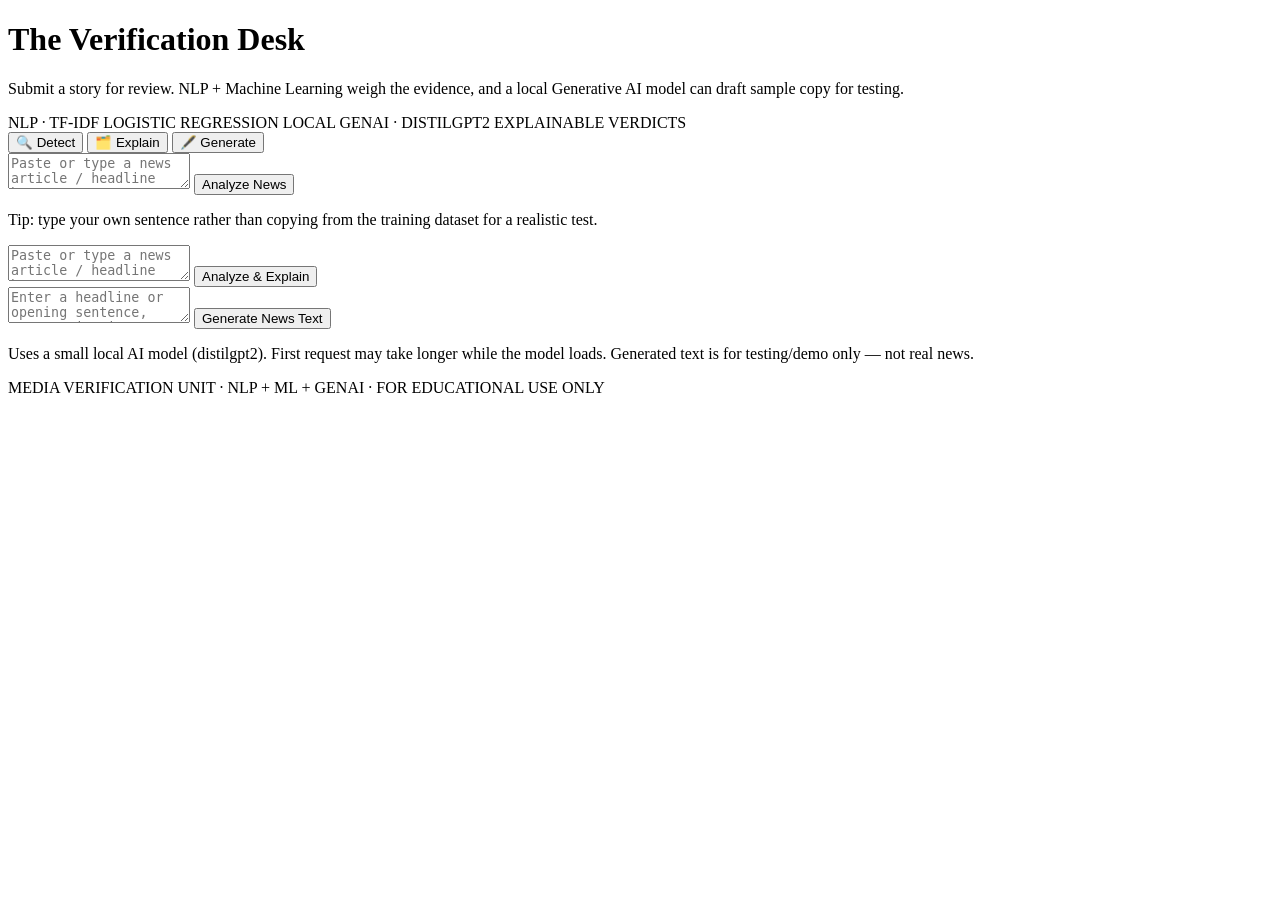
==== backend/static/index.html @ 92eaf24f "last" ====
<!DOCTYPE html>
<html lang="en">
<head>
<meta charset="UTF-8">
<meta name="viewport" content="width=device-width, initial-scale=1.0">
<title>Fake News Detector & Generator</title>
<link rel="stylesheet" href="/static/styles.css">
<script src="/static/script.js" defer></script>
</head>
<body>
<div class="container">

    <div class="hero">
        <h1>The Verification Desk</h1>
        <p>Submit a story for review. NLP + Machine Learning weigh the evidence, and a local Generative AI model can draft sample copy for testing.</p>
        <div class="hero-badges">
            <span>NLP · TF-IDF</span>
            <span>LOGISTIC REGRESSION</span>
            <span>LOCAL GENAI · DISTILGPT2</span>
            <span>EXPLAINABLE VERDICTS</span>
        </div>
    </div>

    <div class="tabs">
        <button class="tab-btn active" data-tab="detect">🔍 Detect</button>
        <button class="tab-btn" data-tab="explain">🗂️ Explain</button>
        <button class="tab-btn" data-tab="generate">🖋️ Generate</button>
    </div>

    <div class="panel active" id="panel-detect">
        <div class="card">
            <textarea id="detectInput" placeholder="Paste or type a news article / headline here..."></textarea>
            <button class="btn" id="detectBtn">Analyze News</button>
            <p class="hint">Tip: type your own sentence rather than copying from the training dataset for a realistic test.</p>
            <div class="error" id="detectError"></div>
            <div class="result" id="detectResult">
                <div class="result-label" id="detectLabel"></div>
                <div class="result-conf" id="detectConf"></div>
            </div>
        </div>
    </div>

    <div class="panel" id="panel-explain">
        <div class="card">
            <textarea id="explainInput" placeholder="Paste or type a news article / headline here..."></textarea>
            <button class="btn" id="explainBtn">Analyze & Explain</button>
            <div class="error" id="explainError"></div>
            <div class="result" id="explainResult">
                <div class="result-label" id="explainLabel"></div>
                <div class="result-conf" id="explainConf"></div>
                <div class="word-tags" id="explainWords"></div>
            </div>
        </div>
    </div>

    <div class="panel" id="panel-generate">
        <div class="card">
            <textarea id="generateInput" placeholder="Enter a headline or opening sentence, e.g. 'Scientists discover a new method to...'"></textarea>
            <button class="btn" id="generateBtn">Generate News Text</button>
            <p class="hint">Uses a small local AI model (distilgpt2). First request may take longer while the model loads. Generated text is for testing/demo only — not real news.</p>
            <div class="error" id="generateError"></div>
            <div class="generated-box" id="generateResult"></div>
        </div>
    </div>

    <div class="footer">MEDIA VERIFICATION UNIT · NLP + ML + GENAI · FOR EDUCATIONAL USE ONLY</div>
</div>
</body>
</html>
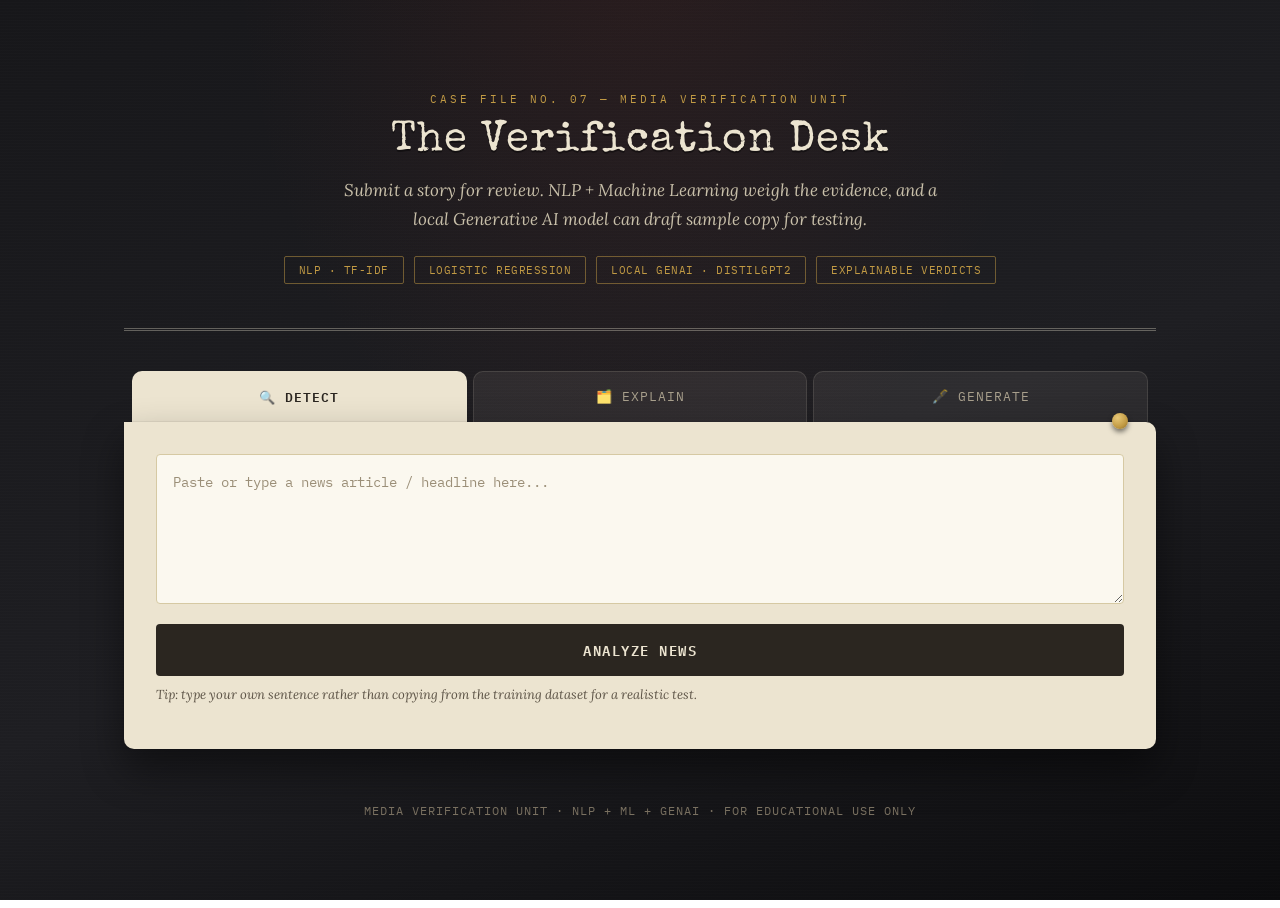
==== commit 68540ee7: "Mount static files directly at root / so styles.css and script.js load properly" ====
--- a/backend/static/index.html
+++ b/backend/static/index.html
@@ -4,8 +4,8 @@
 <meta charset="UTF-8">
 <meta name="viewport" content="width=device-width, initial-scale=1.0">
 <title>Fake News Detector & Generator</title>
-<link rel="stylesheet" href="/static/styles.css">
-<script src="/static/script.js" defer></script>
+<link rel="stylesheet" href="styles.css">
+<script src="script.js" defer></script>
 </head>
 <body>
 <div class="container">
--- a/backend/static/styles.css
+++ b/backend/static/styles.css
@@ -0,0 +1,244 @@
+@import url('https://fonts.googleapis.com/css2?family=Special+Elite&family=Lora:ital,wght@0,400;0,500;0,600;0,700;1,400&family=IBM+Plex+Mono:wght@400;500;600&display=swap');
+
+:root {
+    --bg-desk: #17171a;
+    --bg-desk-2: #1e1e22;
+    --bg-desk-3: #0c0c0e;
+    --paper: #ece4d0;
+    --paper-shadow: #d6c9a3;
+    --ink: #2b2620;
+    --ink-soft: #5c5346;
+    --stamp-red: #a3352a;
+    --stamp-green: #3f6b4a;
+    --brass: #c19a44;
+    --highlight-fake: #e8c547;
+    --highlight-real: #9dc08b;
+}
+
+* { box-sizing: border-box; }
+
+body {
+    font-family: 'Lora', serif;
+    margin: 0;
+    min-height: 100vh;
+    color: var(--paper);
+    background:
+        radial-gradient(ellipse at 50% -10%, rgba(163,53,42,0.12), transparent 45%),
+        repeating-linear-gradient(0deg, rgba(255,255,255,0.02) 0px, transparent 1px, transparent 3px),
+        linear-gradient(160deg, var(--bg-desk), var(--bg-desk-2) 55%, var(--bg-desk-3));
+    background-attachment: fixed;
+}
+
+.container {
+    max-width: 1080px;
+    margin: 0 auto;
+    padding: 48px 24px 60px;
+}
+
+.hero {
+    position: relative;
+    padding: 44px 48px;
+    margin-bottom: 40px;
+    border-bottom: 3px double rgba(236,228,208,0.35);
+    text-align: center;
+}
+
+.hero::before {
+    content: "CASE FILE NO. 07 — MEDIA VERIFICATION UNIT";
+    display: block;
+    font-family: 'IBM Plex Mono', monospace;
+    font-size: 11px;
+    letter-spacing: 3px;
+    color: var(--brass);
+    margin-bottom: 14px;
+}
+
+.hero h1 {
+    font-family: 'Special Elite', cursive;
+    font-weight: 400;
+    color: var(--paper);
+    font-size: 42px;
+    letter-spacing: 1px;
+    margin: 0 0 14px;
+    text-shadow: 0 2px 0 rgba(0,0,0,0.4);
+}
+
+.hero p {
+    color: #c9c0aa;
+    font-size: 17px;
+    line-height: 1.7;
+    max-width: 620px;
+    margin: 0 auto;
+    font-style: italic;
+}
+
+.hero-badges { display: flex; gap: 10px; flex-wrap: wrap; margin-top: 22px; justify-content: center; }
+.hero-badges span {
+    font-family: 'IBM Plex Mono', monospace;
+    font-size: 11px;
+    letter-spacing: .5px;
+    border: 1px solid rgba(193,154,68,0.5);
+    color: var(--brass);
+    padding: 6px 14px;
+    border-radius: 2px;
+}
+
+.tabs { display: flex; gap: 6px; margin-bottom: 0; padding: 0 8px; }
+.tab-btn {
+    flex: 1;
+    padding: 14px 10px;
+    border: none;
+    border-radius: 10px 10px 0 0;
+    background: rgba(236,228,208,0.08);
+    color: #a89f8c;
+    font-family: 'IBM Plex Mono', monospace;
+    font-size: 13px;
+    letter-spacing: 1px;
+    text-transform: uppercase;
+    cursor: pointer;
+    transition: .2s;
+    border: 1px solid rgba(236,228,208,0.12);
+    border-bottom: none;
+}
+.tab-btn:hover { background: rgba(236,228,208,0.14); color: var(--paper); }
+.tab-btn.active {
+    background: var(--paper);
+    color: var(--ink);
+    font-weight: 600;
+}
+
+.panel { display: none; }
+.panel.active { display: block; }
+
+.card {
+    background: var(--paper);
+    color: var(--ink);
+    border-radius: 0 10px 10px 10px;
+    padding: 32px;
+    margin-bottom: 24px;
+    box-shadow: 0 20px 40px rgba(0,0,0,0.45), 0 0 0 1px rgba(0,0,0,0.05);
+    position: relative;
+}
+
+.card::before {
+    content: "";
+    position: absolute;
+    top: -9px;
+    right: 28px;
+    width: 16px;
+    height: 16px;
+    border-radius: 50%;
+    background: radial-gradient(circle at 35% 30%, #e8c877, var(--brass) 60%, #8a6a26 100%);
+    box-shadow: 0 3px 5px rgba(0,0,0,0.5);
+}
+
+textarea {
+    width: 100%;
+    min-height: 150px;
+    background: #fbf8ef;
+    color: var(--ink);
+    border-radius: 4px;
+    border: 1px solid var(--paper-shadow);
+    padding: 16px;
+    font-family: 'IBM Plex Mono', monospace;
+    font-size: 14px;
+    line-height: 1.6;
+    resize: vertical;
+}
+textarea::placeholder { color: #9b8f78; }
+textarea:focus { outline: none; border-color: var(--ink-soft); }
+
+.btn {
+    width: 100%;
+    height: 52px;
+    border: none;
+    border-radius: 4px;
+    font-family: 'IBM Plex Mono', monospace;
+    font-size: 14px;
+    font-weight: 600;
+    letter-spacing: 1.5px;
+    text-transform: uppercase;
+    color: var(--paper);
+    background: var(--ink);
+    cursor: pointer;
+    margin-top: 16px;
+    transition: .2s;
+}
+.btn:hover { background: #46392b; }
+.btn:disabled { opacity: .5; cursor: not-allowed; }
+
+.hint { color: var(--ink-soft); font-size: 13px; margin-top: 10px; font-style: italic; }
+.error { color: var(--stamp-red); margin-top: 14px; font-size: 14px; font-family: 'IBM Plex Mono', monospace; }
+
+.result {
+    margin-top: 26px;
+    padding: 24px;
+    padding-left: 130px;
+    border-top: 1px dashed var(--paper-shadow);
+    display: none;
+    position: relative;
+    min-height: 90px;
+}
+.result.visible { display: block; }
+
+.result::after {
+    position: absolute;
+    left: 10px;
+    top: 18px;
+    width: 105px;
+    padding: 10px 4px;
+    font-family: 'Special Elite', cursive;
+    font-size: 16px;
+    text-align: center;
+    letter-spacing: 1px;
+    border: 3px solid;
+    border-radius: 6px;
+    transform: rotate(-9deg);
+    opacity: 0.9;
+    animation: stamp-down .35s cubic-bezier(.2,1.4,.4,1);
+}
+.result.real::after { content: "VERIFIED"; color: var(--stamp-green); border-color: var(--stamp-green); }
+.result.fake::after { content: "FLAGGED"; color: var(--stamp-red); border-color: var(--stamp-red); }
+
+@keyframes stamp-down {
+    0%   { transform: rotate(-9deg) scale(2.6); opacity: 0; }
+    60%  { transform: rotate(-9deg) scale(0.9); opacity: 1; }
+    100% { transform: rotate(-9deg) scale(1); opacity: 0.9; }
+}
+
+.result-label { font-family: 'Special Elite', cursive; font-size: 20px; margin-bottom: 6px; }
+.result-conf { color: var(--ink-soft); font-size: 14px; font-family: 'IBM Plex Mono', monospace; }
+
+.word-tags { display: flex; flex-wrap: wrap; gap: 8px; margin-top: 16px; }
+.word-tag {
+    font-family: 'IBM Plex Mono', monospace;
+    font-size: 12.5px;
+    padding: 3px 4px;
+    border-radius: 2px;
+}
+.word-tag.fake { background: var(--highlight-fake); color: #4a3a0a; }
+.word-tag.real { background: var(--highlight-real); color: #1f3a17; }
+.word-tag.influential { background: #d8cfb8; color: var(--ink); }
+
+.generated-box {
+    margin-top: 20px;
+    padding: 20px;
+    background: #fbf8ef;
+    border: 1px solid var(--paper-shadow);
+    border-left: 4px solid var(--brass);
+    font-family: 'IBM Plex Mono', monospace;
+    font-size: 13.5px;
+    line-height: 1.8;
+    color: var(--ink);
+    display: none;
+}
+.generated-box.visible { display: block; }
+
+.footer {
+    text-align: center;
+    color: #7a7161;
+    padding: 30px;
+    font-size: 12px;
+    font-family: 'IBM Plex Mono', monospace;
+    letter-spacing: 1px;
+}
